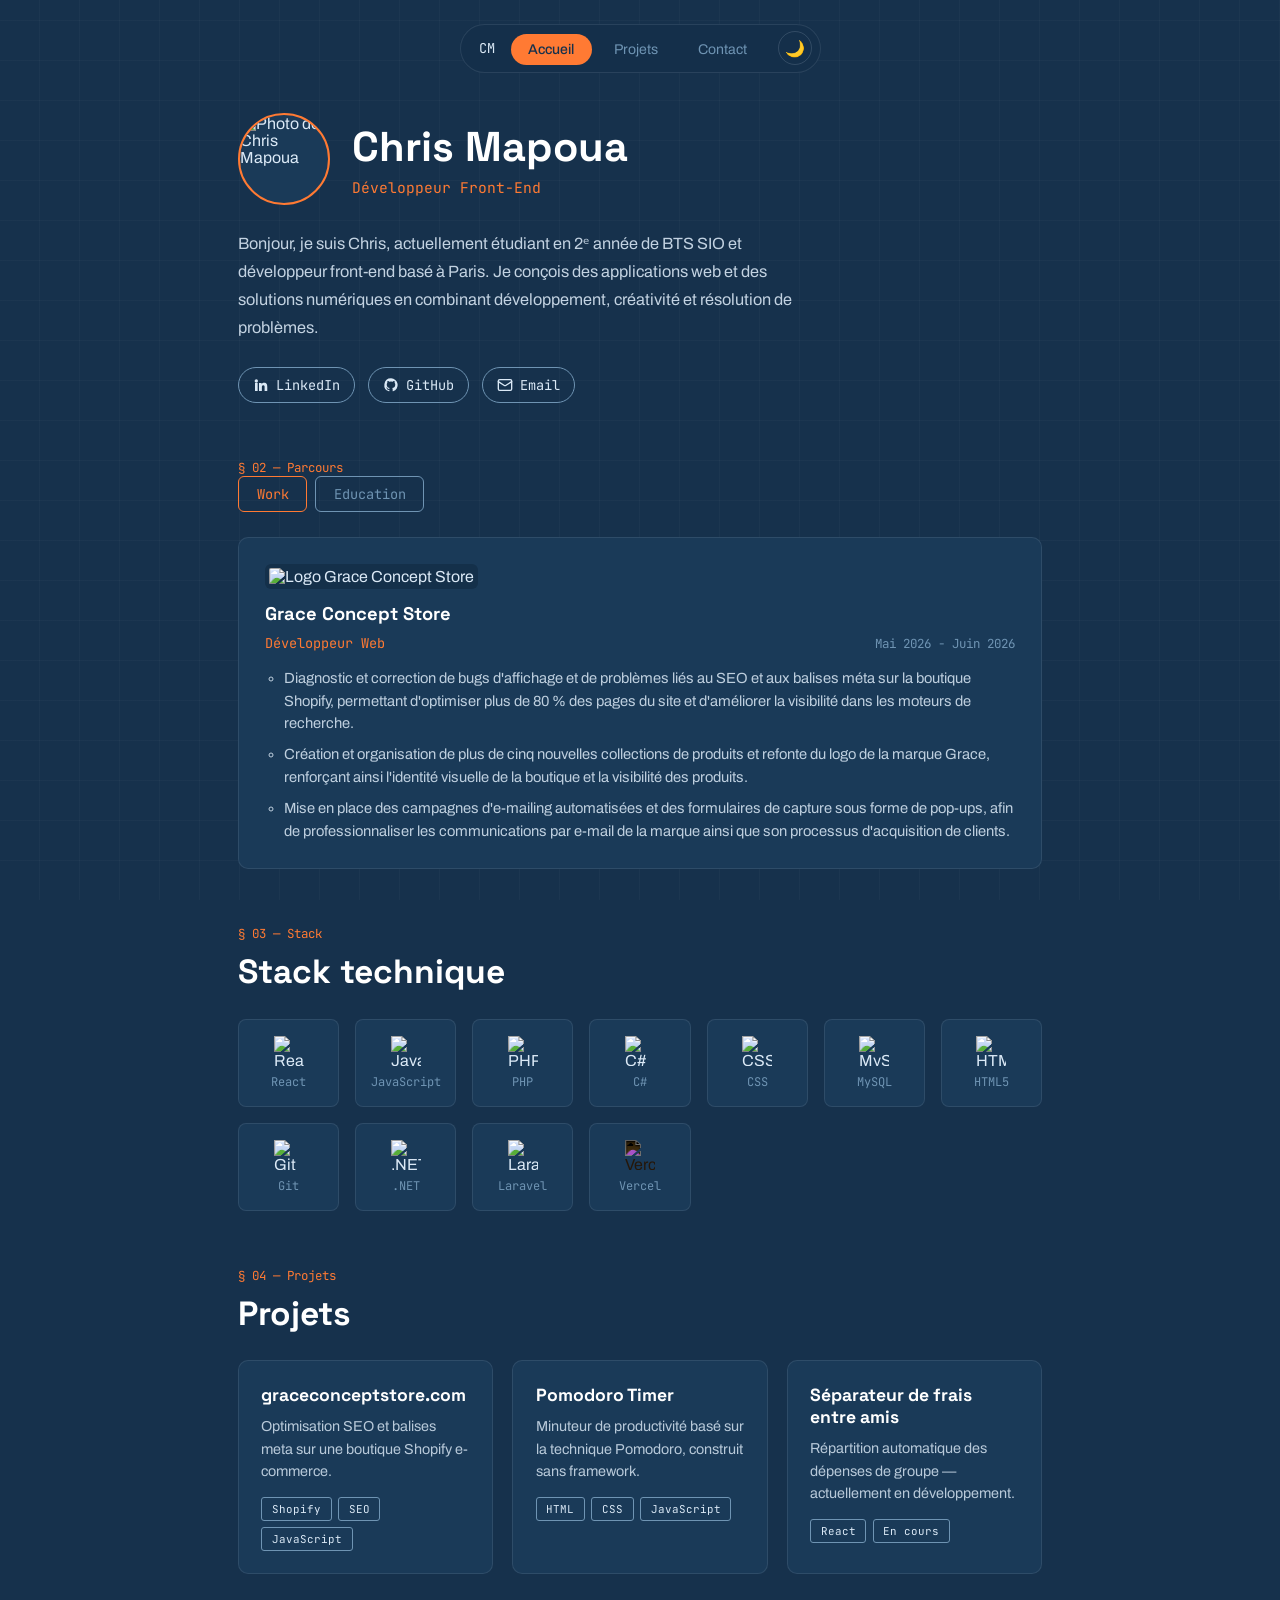
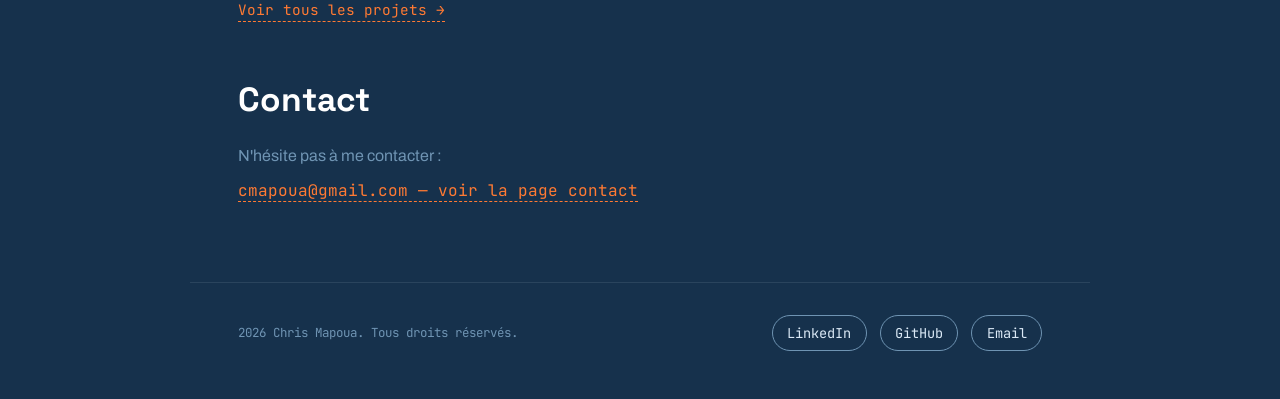
==== index.html @ b3194ba0 "pages web upload portfolio" ====
<!DOCTYPE html>
<html lang="fr">
<head>
  <meta charset="UTF-8">
  <meta name="viewport" content="width=device-width, initial-scale=1.0">
  <meta name="description" content="Portfolio de Chris Mapoua, développeur front-end">
  <title>Chris Mapoua — Développeur Front-End</title>
  <link rel="preconnect" href="https://fonts.googleapis.com">
  <link rel="preconnect" href="https://fonts.gstatic.com" crossorigin>
  <link href="https://fonts.googleapis.com/css2?family=Space+Grotesk:wght@400;500;700&family=Archivo:wght@400;500&family=JetBrains+Mono:wght@400;500&display=swap" rel="stylesheet">
  <link rel="stylesheet" href="style.css">
</head>

<body>

  <header>
    <nav aria-label="Navigation principale">
      <a href="index.html" class="logo">CM</a>
      <ul class="nav-links">
        <li><a href="index.html" class="active">Accueil</a></li>
        <li><a href="projects.html">Projets</a></li>
        <li><a href="contact.html">Contact</a></li>
      </ul>
      <button id="theme-toggle" aria-label="Changer le thème clair/sombre">🌙</button>
    </nav>
  </header>

  <main>
    <section id="home" class="hero">
      <div class="hero-identity">
        <img
          src="images/chris_photo.jpeg"
          alt="Photo de Chris Mapoua"
          class="hero-photo"
        >
        <div>
          <h1>Chris Mapoua</h1>
          <p class="role">Développeur Front-End</p>
        </div>
      </div>

      <p class="intro">
        Bonjour, je suis Chris, actuellement étudiant en 2ᵉ année de BTS SIO et développeur
        front-end basé à Paris. Je conçois des applications web et des solutions numériques
        en combinant développement, créativité et résolution de problèmes.
      </p>

      <ul class="socials">
        <li>
          <a href="https://linkedin.com/in/chris-mapoua" target="_blank" rel="noopener noreferrer">
            <svg viewBox="0 0 24 24" width="16" height="16" fill="currentColor" aria-hidden="true"><path d="M4.98 3.5a2.5 2.5 0 1 1 0 5 2.5 2.5 0 0 1 0-5ZM3 9h4v12H3zM9 9h3.8v1.7h.05c.53-1 1.83-2.05 3.77-2.05 4.03 0 4.78 2.65 4.78 6.1V21h-4v-5.7c0-1.36-.02-3.1-1.9-3.1-1.9 0-2.19 1.48-2.19 3v5.8H9z"/></svg>
            LinkedIn
          </a>
        </li>
        <li>
          <a href="https://github.com/Chrix162" target="_blank" rel="noopener noreferrer">
            <svg viewBox="0 0 24 24" width="16" height="16" fill="currentColor" aria-hidden="true"><path d="M12 2a10 10 0 0 0-3.16 19.49c.5.09.68-.22.68-.48v-1.7c-2.78.6-3.37-1.34-3.37-1.34-.46-1.16-1.11-1.47-1.11-1.47-.91-.62.07-.6.07-.6 1 .07 1.53 1.03 1.53 1.03.9 1.52 2.34 1.08 2.91.83.09-.65.35-1.08.63-1.33-2.22-.25-4.56-1.11-4.56-4.94 0-1.09.39-1.98 1.03-2.68-.1-.25-.45-1.27.1-2.65 0 0 .84-.27 2.75 1.02a9.6 9.6 0 0 1 5 0c1.91-1.3 2.75-1.02 2.75-1.02.55 1.38.2 2.4.1 2.65.64.7 1.03 1.59 1.03 2.68 0 3.84-2.34 4.68-4.57 4.93.36.31.68.92.68 1.85v2.74c0 .27.18.58.69.48A10 10 0 0 0 12 2Z"/></svg>
            GitHub
          </a>
        </li>
        <li>
          <a href="mailto:cmapoua@gmail.com">
            <svg xmlns="http://www.w3.org/2000/svg" width="16" height="16" viewBox="0 0 24 24" fill="none" stroke="currentColor" stroke-width="2" stroke-linecap="round" stroke-linejoin="round" aria-hidden="true"><path d="m22 7-8.991 5.727a2 2 0 0 1-2.009 0L2 7"/><rect x="2" y="4" width="20" height="16" rx="2"/></svg>
            Email
          </a>
        </li>
      </ul>
    </section>

    <!-- ===== Expérience / Formation ===== -->
    <span class="section-eyebrow">§ 02 — Parcours</span>
    <section id="experience" class="experience reveal">
      <div class="tabs" role="tablist" aria-label="Parcours">
        <button class="tab-btn active" data-tab="work" role="tab" aria-selected="true">Work</button>
        <button class="tab-btn" data-tab="education" role="tab" aria-selected="false">Education</button>
      </div>

      <div class="tab-content" id="work" role="tabpanel">
        <ul class="timeline">
          <li class="entry">
            <img class="entry-logo" src="images/logo_grace.png" alt="Logo Grace Concept Store">
            <h3>Grace Concept Store</h3>
            <div class="position">
              <div class="role-row">
                <span class="role">Développeur Web</span>
                <span class="dates">Mai 2026 - Juin 2026</span>
              </div>
              <ul>
                <li>Diagnostic et correction de bugs d'affichage et de problèmes liés au SEO et aux balises méta sur la boutique Shopify, permettant d'optimiser plus de 80 % des pages du site et d'améliorer la visibilité dans les moteurs de recherche.</li>
                <li>Création et organisation de plus de cinq nouvelles collections de produits et refonte du logo de la marque Grace, renforçant ainsi l'identité visuelle de la boutique et la visibilité des produits.</li>
                <li>Mise en place des campagnes d'e-mailing automatisées et des formulaires de capture sous forme de pop-ups, afin de professionnaliser les communications par e-mail de la marque ainsi que son processus d'acquisition de clients.</li>
              </ul>
            </div>
          </li>
        </ul>
      </div>

      <div class="tab-content hidden" id="education" role="tabpanel">
        <ul class="timeline">
          <li class="entry">
            <img class="entry-logo" src="images/lycee_logo.png" alt="Logo Lycée Jules Ferry">
            <h3>Lycée Jules Ferry</h3>
            <div class="position">
              <div class="role-row">
                <span class="role">BTS SIO — option SLAM</span>
                <span class="dates">2025 - 2027</span>
              </div>
              <ul>
                <li>Formation en 2 ans préparant aux métiers du développement d'applications et de la gestion des systèmes d'information : conception d'interfaces, bases de données, langages orientés objet et méthodes de développement.</li>
              </ul>
            </div>
          </li>
          <li class="entry">
            <h3>Baccalauréat STI2D</h3>
            <div class="position">
              <div class="role-row">
                <span class="role">Sciences et Technologies de l'Industrie et du Développement Durable</span>
                <span class="dates">Obtenu avec mention — 2025</span>
              </div>
              <ul>
                <li>Formation générale aux sciences de l'ingénieur, alliant technologie, innovation et développement durable — bases en algorithmique, systèmes numériques et conception de projets techniques.</li>
              </ul>
            </div>
          </li>
        </ul>
      </div>
    </section>

    <!-- ===== Skills ===== -->
    <span class="section-eyebrow">§ 03 — Stack</span>
    <section id="skills" class="skills reveal">
      <h2>Stack technique</h2>
      <ul class="skills-grid">
        <li><img class="skill-icon" src="https://cdn.jsdelivr.net/gh/devicons/devicon@latest/icons/react/react-original.svg" alt="React"><span>React</span></li>
        <li><img class="skill-icon" src="https://cdn.jsdelivr.net/gh/devicons/devicon@latest/icons/javascript/javascript-original.svg" alt="JavaScript"><span>JavaScript</span></li>
        <li><img class="skill-icon" src="https://cdn.jsdelivr.net/gh/devicons/devicon@latest/icons/php/php-original.svg" alt="PHP"><span>PHP</span></li>
        <li><img class="skill-icon" src="https://cdn.jsdelivr.net/gh/devicons/devicon@latest/icons/csharp/csharp-original.svg" alt="C#"><span>C#</span></li>
        <li><img class="skill-icon" src="https://cdn.jsdelivr.net/gh/devicons/devicon@latest/icons/css3/css3-original.svg" alt="CSS"><span>CSS</span></li>
        <li><img class="skill-icon" src="https://cdn.jsdelivr.net/gh/devicons/devicon@latest/icons/mysql/mysql-original.svg" alt="MySQL"><span>MySQL</span></li>
        <li><img class="skill-icon" src="https://cdn.jsdelivr.net/gh/devicons/devicon@latest/icons/html5/html5-original.svg" alt="HTML5"><span>HTML5</span></li>
        <li><img class="skill-icon" src="https://cdn.jsdelivr.net/gh/devicons/devicon@latest/icons/git/git-original.svg" alt="Git"><span>Git</span></li>
        <li><img class="skill-icon" src="https://cdn.jsdelivr.net/gh/devicons/devicon@latest/icons/dotnetcore/dotnetcore-original.svg" alt=".NET"><span>.NET</span></li>
        <li><img class="skill-icon" src="https://cdn.jsdelivr.net/gh/devicons/devicon@latest/icons/laravel/laravel-original.svg" alt="Laravel"><span>Laravel</span></li>
        <li><img class="skill-icon skill-icon--invert" src="https://cdn.jsdelivr.net/gh/devicons/devicon@latest/icons/vercel/vercel-original.svg" alt="Vercel"><span>Vercel</span></li>
      </ul>
    </section>

    <!-- ===== Projets épinglés ===== -->
    <span class="section-eyebrow">§ 04 — Projets</span>
    <section id="projects" class="pinned-projects reveal">
      <h2>Projets</h2>
      <div class="projects-grid">
        <article class="project-card">
          <h3><a href="projects.html#grace" class="card-link">graceconceptstore.com</a></h3>
          <p>Optimisation SEO et balises meta sur une boutique Shopify e-commerce.</p>
          <ul class="stack-badges">
            <li>Shopify</li><li>SEO</li><li>JavaScript</li>
          </ul>
        </article>

        <article class="project-card">
          <h3><a href="projects.html#pomodoro" class="card-link">Pomodoro Timer</a></h3>
          <p>Minuteur de productivité basé sur la technique Pomodoro, construit sans framework.</p>
          <ul class="stack-badges">
            <li>HTML</li><li>CSS</li><li>JavaScript</li>
          </ul>
        </article>

        <article class="project-card">
          <h3><a href="projects.html#split" class="card-link">Séparateur de frais entre amis</a></h3>
          <p>Répartition automatique des dépenses de groupe — actuellement en développement.</p>
          <ul class="stack-badges">
            <li>React</li><li>En cours</li>
          </ul>
        </article>
      </div>

      <a href="projects.html" class="see-more">Voir tous les projets →</a>
    </section>

    <!-- ===== Contact (aperçu) ===== -->
    <section id="contact" class="contact reveal">
      <h2>Contact</h2>
      <p>N'hésite pas à me contacter :</p>
      <a href="contact.html">cmapoua@gmail.com — voir la page contact</a>
    </section>
  </main>

  <footer>
    <small><span id="copyright-year">2026</span> Chris Mapoua. Tous droits réservés.</small>
    <ul class="socials">
      <li><a href="https://linkedin.com/in/chris-mapoua" target="_blank" rel="noopener noreferrer" aria-label="LinkedIn">LinkedIn</a></li>
      <li><a href="https://github.com/Chrix162" target="_blank" rel="noopener noreferrer" aria-label="GitHub">GitHub</a></li>
      <li><a href="mailto:cmapoua@gmail.com" aria-label="Email">Email</a></li>
    </ul>
  </footer>

  <script src="script.js"></script>
</body>
</html>
---- style.css ----
/* =========================================================
   Chris Mapoua — Portfolio — style.css
   Design system "Blueprint" partagé entre index.html,
   projects.html et contact.html.
========================================================= */

:root {
  --bg: #16314c;
  --bg-2: #1c3c5c;
  --panel: #1a3a58;
  --panel-2: #14304a;
  --line: #dbe9f6;
  --line-dim: #6f94b3;
  --orange: #ff7a33;
  --heading: #ffffff;
  --grid-line: rgba(219,233,246,0.06);
  --font-display: 'Space Grotesk', sans-serif;
  --font-body: 'Archivo', sans-serif;
  --font-mono: 'JetBrains Mono', monospace;
}

* { box-sizing: border-box; margin: 0; padding: 0; }
html { scroll-behavior: smooth; }
body {
  background: var(--bg);
  color: var(--line);
  font-family: var(--font-body);
  min-height: 100vh;
  position: relative;
}

/* Grille de fond façon papier calque, sur toutes les pages */
body::before {
  content: '';
  position: fixed;
  inset: 0;
  z-index: -1;
  background-image:
    repeating-linear-gradient(0deg, transparent, transparent 39px, var(--grid-line) 40px),
    repeating-linear-gradient(90deg, transparent, transparent 39px, var(--grid-line) 40px);
}

a { color: inherit; }

/* ---------- Navbar pilule flottante (identique sur les 3 pages) ---------- */
header { position: sticky; top: 1.5rem; z-index: 50; display: flex; justify-content: center; margin-bottom: 3rem; }
header nav {
  display: flex;
  align-items: center;
  gap: 0.4rem;
  background: rgba(20, 48, 74, 0.85);
  backdrop-filter: blur(10px);
  border: 1px solid rgba(219,233,246,0.1);
  border-radius: 999px;
  padding: 0.4rem 0.5rem 0.4rem 1.1rem;
}
header .logo {
  font-family: var(--font-mono);
  font-size: 0.85rem;
  color: var(--line);
  text-decoration: none;
  margin-right: 0.6rem;
}
.nav-links { display: flex; gap: 0.3rem; list-style: none; }
.nav-links a {
  font-family: var(--font-body);
  font-size: 0.88rem;
  color: var(--line-dim);
  text-decoration: none;
  padding: 0.5rem 1.1rem;
  border-radius: 999px;
  transition: background 0.2s ease, color 0.2s ease;
}
.nav-links a:hover { color: var(--line); }
.nav-links a.active { background: var(--orange); color: var(--bg); font-weight: 500; }

#theme-toggle {
  margin-left: 0.4rem;
  width: 34px; height: 34px;
  border-radius: 50%;
  border: 1px solid rgba(219,233,246,0.15);
  background: transparent;
  color: var(--line);
  font-size: 1rem;
  cursor: pointer;
}

main { max-width: 900px; margin: 0 auto; padding: 0 clamp(1.5rem, 6vw, 3rem) 5rem; }

/* ---------- Hero ---------- */
.hero { padding-top: 1rem; }
.hero-identity { display: flex; align-items: center; gap: 1.4rem; margin-bottom: 1.6rem; }
.hero-photo {
  width: 92px; height: 92px;
  border-radius: 50%;
  object-fit: cover;
  border: 2px solid var(--orange);
  background: var(--panel);
}
.hero h1 { font-family: var(--font-display); font-weight: 700; font-size: clamp(1.9rem, 5vw, 2.6rem); color: var(--heading); }
.hero .role { font-family: var(--font-mono); font-size: 0.92rem; color: var(--orange); margin-top: 0.3rem; }
.intro { max-width: 62ch; line-height: 1.7; color: var(--line); opacity: 0.88; font-size: 1.02rem; }

.socials { display: flex; gap: 0.8rem; list-style: none; margin-top: 1.6rem; flex-wrap: wrap; }
.socials a {
  display: inline-flex; align-items: center; gap: 0.4rem;
  font-family: var(--font-mono); font-size: 0.85rem;
  text-decoration: none;
  border: 1px solid var(--line-dim);
  padding: 0.5rem 0.9rem;
  border-radius: 999px;
  transition: border-color 0.2s ease, color 0.2s ease;
}
.socials a:hover { border-color: var(--orange); color: var(--orange); }
.socials svg { width: 16px; height: 16px; }

/* ---------- Section title pattern ---------- */
.section-eyebrow { font-family: var(--font-mono); font-size: 0.78rem; color: var(--orange); margin-top: 3.5rem; display: block; }
h2 { font-family: var(--font-display); font-weight: 700; font-size: clamp(1.6rem, 4vw, 2.1rem); color: var(--heading); margin-top: 0.5rem; margin-bottom: 1.6rem; }

/* ---------- Experience / education tabs ---------- */
.tabs { display: flex; gap: 0.5rem; margin-bottom: 1.6rem; }
.tab-btn {
  font-family: var(--font-mono);
  font-size: 0.85rem;
  color: var(--line-dim);
  background: transparent;
  border: 1px solid var(--line-dim);
  padding: 0.5rem 1.1rem;
  border-radius: 6px;
  cursor: pointer;
  transition: border-color 0.2s ease, color 0.2s ease;
}
.tab-btn.active, .tab-btn:hover { border-color: var(--orange); color: var(--orange); }
.tab-content.hidden { display: none; }

.timeline { list-style: none; display: flex; flex-direction: column; gap: 1.2rem; }
.entry {
  background: var(--panel);
  border: 1px solid rgba(219,233,246,0.1);
  border-radius: 10px;
  padding: 1.6rem;
  position: relative;
}
.entry-logo {
  width: 36px; height: 36px;
  border-radius: 6px;
  object-fit: contain;
  background: var(--panel-2);
  padding: 4px;
  margin-bottom: 0.8rem;
}
.entry h3 { font-family: var(--font-display); font-size: 1.15rem; color: var(--heading); }
.role-row { display: flex; flex-wrap: wrap; justify-content: space-between; align-items: baseline; gap: 0.5rem; margin-top: 0.6rem; }
.role-row .role { font-family: var(--font-mono); font-size: 0.85rem; color: var(--orange); }
.role-row .dates { font-family: var(--font-mono); font-size: 0.78rem; color: var(--line-dim); }
.entry ul { margin-top: 0.9rem; padding-left: 1.2rem; display: flex; flex-direction: column; gap: 0.5rem; }
.entry li { font-size: 0.92rem; line-height: 1.55; color: var(--line); opacity: 0.85; }

/* ---------- Skills grid ---------- */
.skills-grid {
  list-style: none;
  display: grid;
  grid-template-columns: repeat(auto-fill, minmax(90px, 1fr));
  gap: 1rem;
}
.skills-grid li {
  background: var(--panel);
  border: 1px solid rgba(219,233,246,0.1);
  border-radius: 8px;
  padding: 1rem 0.6rem;
  display: flex;
  flex-direction: column;
  align-items: center;
  gap: 0.5rem;
  transition: border-color 0.2s ease;
}
.skills-grid li:hover { border-color: var(--orange); }
.skill-icon { width: 30px; height: 30px; }
/* Le logo Vercel est un aplat noir : sur notre fond sombre il faut
   l'inverser en blanc pour qu'il reste visible. */
.skill-icon--invert { filter: invert(1); }
.skills-grid span { font-family: var(--font-mono); font-size: 0.75rem; color: var(--line-dim); }

/* ---------- Projects (aperçu sur index + grille complète sur projects.html) ---------- */
.projects-grid {
  display: grid;
  grid-template-columns: repeat(auto-fit, minmax(240px, 1fr));
  gap: 1.2rem;
}
.project-card {
  background: var(--panel);
  border: 1px solid rgba(219,233,246,0.1);
  border-radius: 10px;
  padding: 1.4rem;
}
.project-card h3 { font-family: var(--font-display); font-size: 1.1rem; }
.card-link { text-decoration: none; color: var(--heading); }
.card-link:hover { color: var(--orange); }
.project-card p { margin-top: 0.6rem; font-size: 0.9rem; line-height: 1.55; color: var(--line); opacity: 0.82; }
.stack-badges { list-style: none; display: flex; flex-wrap: wrap; gap: 0.4rem; margin-top: 0.9rem; }
.stack-badges li {
  font-family: var(--font-mono); font-size: 0.68rem;
  border: 1px solid var(--line-dim);
  padding: 0.25rem 0.6rem;
  border-radius: 3px;
}
.see-more {
  display: inline-block;
  margin-top: 1.6rem;
  font-family: var(--font-mono);
  font-size: 0.9rem;
  color: var(--orange);
  text-decoration: none;
  border-bottom: 1px dashed var(--orange);
  padding-bottom: 2px;
}

/* ---------- Projets — page complète (style Tim Gatzke) ---------- */
.project-full {
  display: grid;
  grid-template-columns: 1fr 1fr;
  gap: 1.4rem;
  margin-bottom: 3rem;
}
.project-full .shot {
  border: 1.5px dashed var(--line-dim);
  border-radius: 8px;
  background: repeating-linear-gradient(45deg, transparent, transparent 9px, rgba(219,233,246,0.05) 9px, rgba(219,233,246,0.05) 10px);
  display: flex; align-items: center; justify-content: center;
  min-height: 280px;
  position: relative;
  overflow: hidden;
}
/* L'image de capture d'écran remplit tout le cadre .shot, sans le déformer.
   object-fit: cover recadre l'excédent au lieu d'étirer l'image. */
.shot img {
  display: block;
  width: 100%;
  height: 100%;
  object-fit: cover;
}
.shot-label {
  display: flex; flex-direction: column; align-items: center; gap: 0.5rem;
  color: var(--line-dim); font-family: var(--font-mono); font-size: 0.75rem; text-align: center;
}
.shot-label svg { width: 28px; height: 28px; opacity: 0.7; }
.project-full .side { display: flex; flex-direction: column; gap: 1.2rem; }
.info-panel {
  background: var(--panel);
  border: 1px solid rgba(219,233,246,0.1);
  border-radius: 8px;
  padding: 1.6rem;
  flex-grow: 1;
}
.info-panel h3 { font-family: var(--font-display); font-size: 1.4rem; color: var(--heading); }
.info-panel p { margin-top: 0.7rem; line-height: 1.6; color: var(--line); opacity: 0.85; font-size: 0.92rem; }
.link-panel {
  background: var(--panel-2);
  border: 1px solid rgba(219,233,246,0.1);
  border-radius: 8px;
  display: flex; align-items: center; justify-content: center;
  padding: 1.4rem;
}
.link-panel a { color: var(--orange); display: flex; }
.link-panel a:hover { color: var(--heading); }
.link-panel svg { width: 30px; height: 30px; }
.coming-soon-link { text-align: center; padding: 2rem 0; font-family: var(--font-mono); }
.coming-soon-link a {
  color: var(--line-dim); text-decoration: none; font-size: 1rem;
  border-bottom: 1px dashed var(--line-dim); padding-bottom: 3px;
}
.coming-soon-link a:hover { color: var(--orange); border-color: var(--orange); }

/* ---------- Contact (aperçu + page complète) ---------- */
.contact { margin-top: 3.5rem; }
.contact p { color: var(--line-dim); margin-bottom: 1rem; }
.contact > a {
  display: inline-block;
  font-family: var(--font-mono);
  color: var(--orange);
  text-decoration: none;
  border-bottom: 1px dashed var(--orange);
}

.contact-grid {
  display: grid;
  grid-template-columns: 1fr 1fr;
  grid-template-rows: auto auto;
  gap: 1.2rem;
  margin-bottom: 3.5rem;
}
.contact-card {
  background: var(--panel);
  border: 1px solid rgba(219,233,246,0.1);
  border-radius: 12px;
  display: flex; align-items: center; justify-content: center;
  text-align: center;
  padding: 2rem;
  transition: border-color 0.2s ease;
}
.contact-card:hover { border-color: var(--orange); }
.contact-card--email { grid-column: 1; grid-row: 1; }
.contact-card--github { grid-column: 1; grid-row: 2; flex-direction: column; gap: 0.6rem; }
.contact-card--linkedin { grid-column: 2; grid-row: 1 / 3; }

.email-pill {
  display: inline-flex; align-items: center; gap: 0.6rem;
  background: var(--panel-2);
  border-radius: 999px;
  padding: 0.6rem 1.2rem;
  color: var(--line);
  text-decoration: none;
  font-family: var(--font-mono);
  font-size: 0.85rem;
  transition: background 0.2s ease;
}
.email-pill:hover { background: var(--orange); color: var(--bg); }
.email-pill svg { width: 18px; height: 18px; }

.contact-card--github a { text-decoration: none; color: inherit; display: flex; flex-direction: column; align-items: center; gap: 0.6rem; }
.contact-card--github svg { width: 38px; height: 38px; color: var(--line); }
.contact-card--github h3 { font-family: var(--font-display); font-size: 1.15rem; color: var(--heading); }
.contact-card--github p { font-size: 0.88rem; color: var(--line-dim); }

.contact-card--linkedin a { color: var(--line); display: flex; align-items: center; justify-content: center; }
.contact-card--linkedin svg { width: 42px; height: 42px; }
.contact-card--linkedin a:hover svg { color: var(--orange); }

form { margin-top: 2rem; display: flex; flex-direction: column; gap: 1rem; }
.field {
  background: var(--panel);
  border: 1px solid rgba(219,233,246,0.12);
  border-radius: 8px;
  padding: 0.9rem 1.1rem;
  transition: border-color 0.2s ease;
}
.field:focus-within { border-color: var(--orange); }
.field label { display: block; font-family: var(--font-mono); font-size: 0.72rem; color: var(--line-dim); margin-bottom: 0.3rem; }
.field input, .field textarea {
  width: 100%; background: transparent; border: none; outline: none;
  color: var(--line); font-family: var(--font-body); font-size: 0.95rem;
}
.field textarea { resize: vertical; min-height: 110px; }
.field input::placeholder, .field textarea::placeholder { color: var(--line-dim); opacity: 0.6; }
.submit {
  margin-top: 0.4rem;
  background: var(--orange);
  color: var(--bg);
  border: none;
  border-radius: 8px;
  padding: 0.95rem;
  font-family: var(--font-body);
  font-weight: 500;
  font-size: 0.95rem;
  cursor: pointer;
  transition: background 0.2s ease;
}
.submit:hover { background: #ff8f52; }

/* ---------- Animation d'apparition au scroll ---------- */
/* État de départ : invisible et légèrement décalé vers le bas */
.reveal {
  opacity: 0;
  transform: translateY(24px);
  transition: opacity 0.6s ease, transform 0.6s ease;
}
/* Cette classe est ajoutée par le JS quand l'élément entre dans l'écran */
.reveal.is-visible {
  opacity: 1;
  transform: translateY(0);
}

/* ---------- Thème clair (activé par le bouton 🌙/☀️) ---------- */
body[data-theme="light"] {
  --bg: #f4f7fa;
  --panel: #ffffff;
  --panel-2: #eef2f6;
  --line: #16314c;
  --line-dim: #5b7a95;
  /* Titres en noir gras, bien visibles sur fond clair */
  --heading: #10151b;
  /* Carreaux de la grille de fond : noir/gris foncé au lieu du bleu clair */
  --grid-line: rgba(16,21,27,0.08);
}

/* ---------- Footer ---------- */
footer {
  max-width: 900px;
  margin: 0 auto;
  padding: 2rem clamp(1.5rem, 6vw, 3rem) 3rem;
  display: flex;
  justify-content: space-between;
  align-items: center;
  flex-wrap: wrap;
  gap: 1rem;
  border-top: 1px solid rgba(219,233,246,0.1);
}
footer small { font-family: var(--font-mono); font-size: 0.78rem; color: var(--line-dim); }
footer .socials { margin-top: 0; }

/* ---------- Responsive ---------- */
@media (max-width: 700px) {
  .project-full { grid-template-columns: 1fr; }
  .project-full .shot { min-height: 200px; }
}
@media (max-width: 640px) {
  .contact-grid { grid-template-columns: 1fr; grid-template-rows: auto; }
  .contact-card--email, .contact-card--github, .contact-card--linkedin { grid-column: 1; grid-row: auto; }
  .contact-card--linkedin { min-height: 150px; }
  .hero-identity { flex-direction: column; text-align: center; }
  .role-row { flex-direction: column; align-items: flex-start; }
  footer { flex-direction: column; text-align: center; }
}
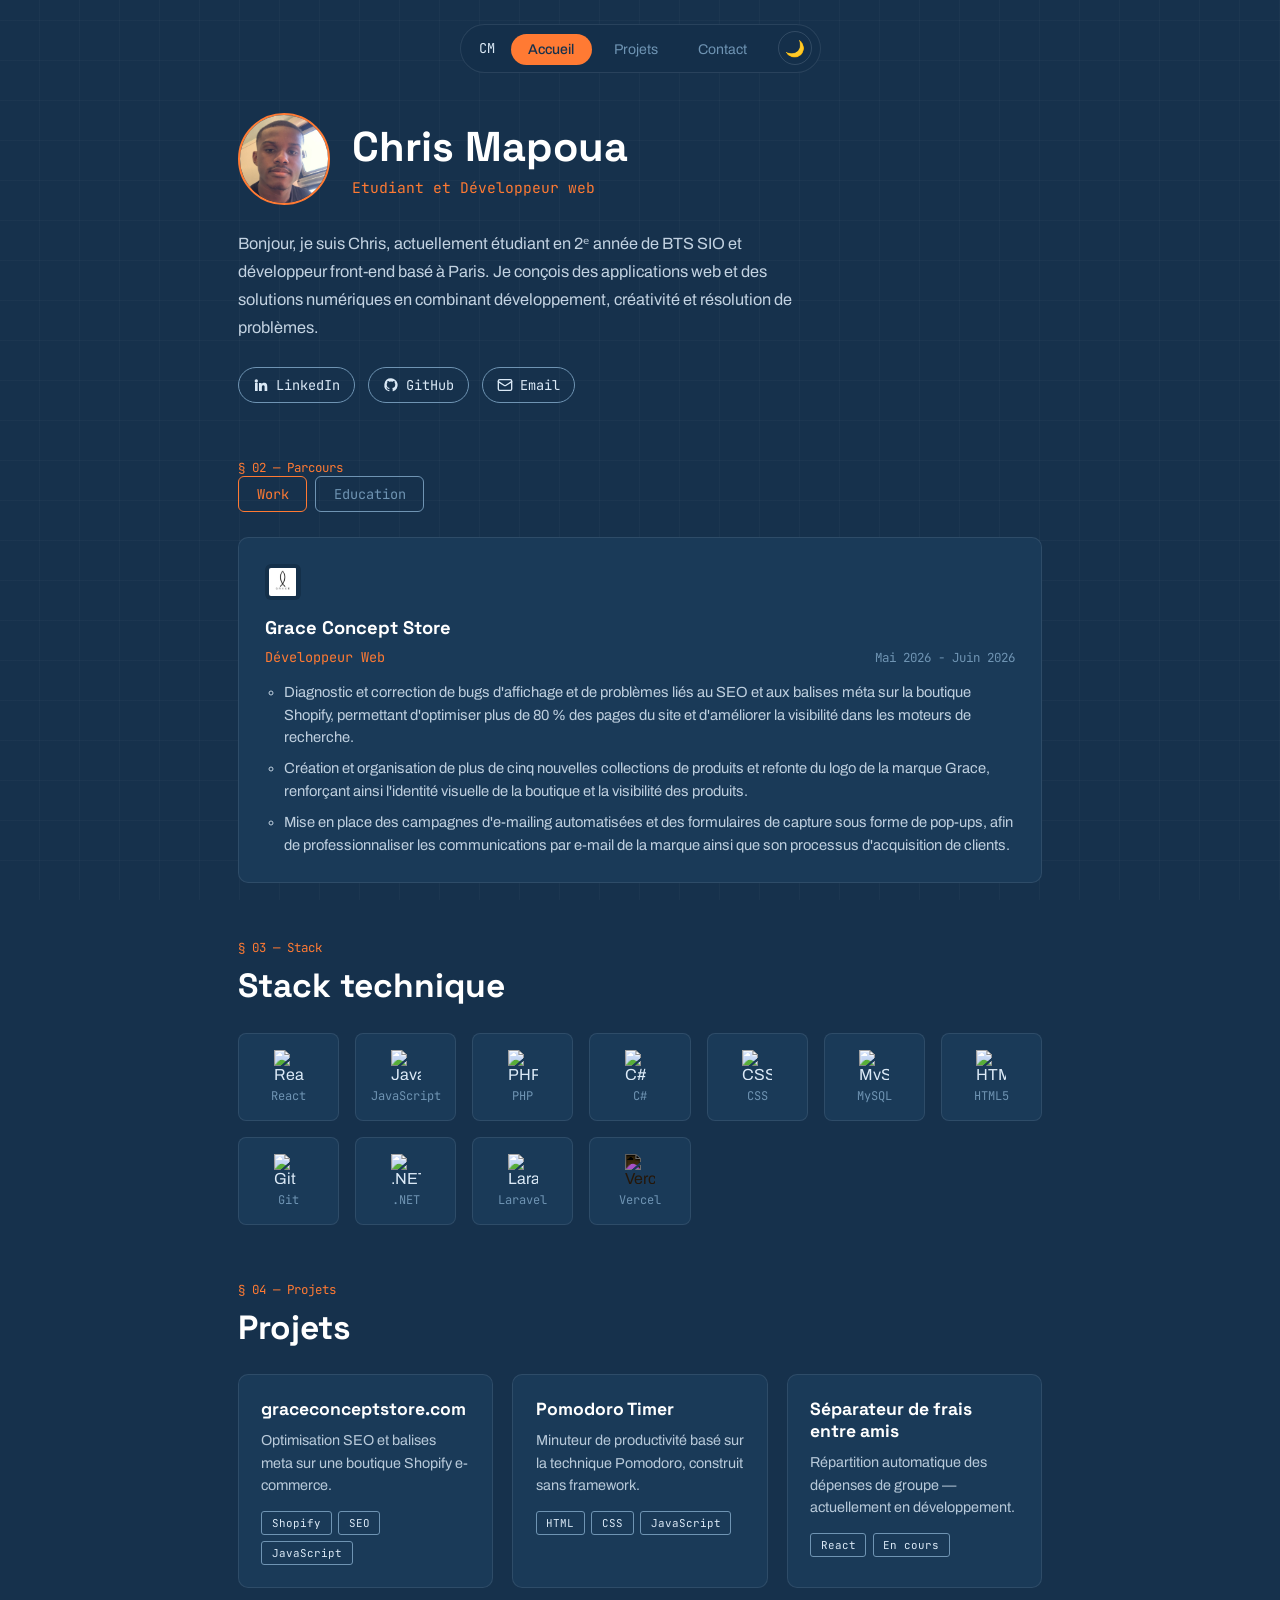
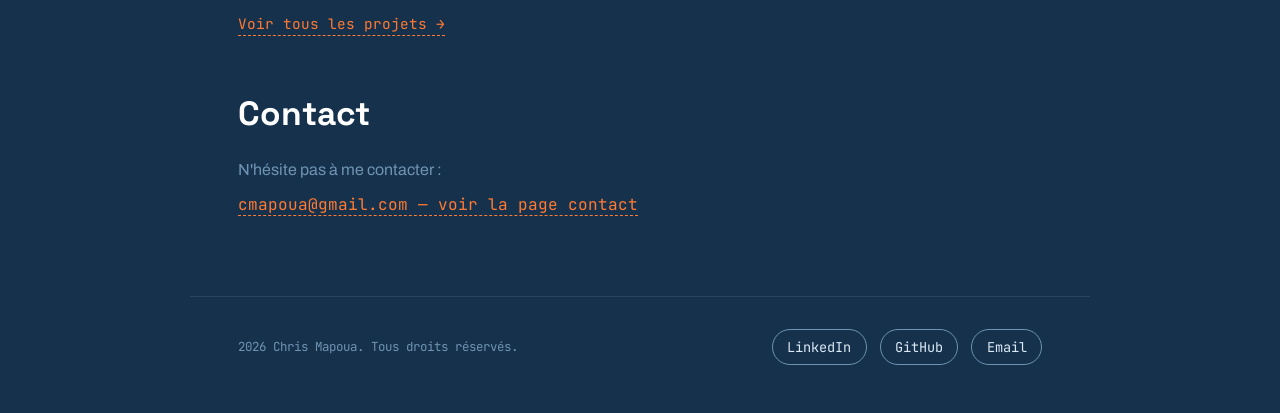
==== commit 977e172d: "Update title and role description in index.html dev web" ====
--- a/index.html
+++ b/index.html
@@ -4,7 +4,7 @@
   <meta charset="UTF-8">
   <meta name="viewport" content="width=device-width, initial-scale=1.0">
   <meta name="description" content="Portfolio de Chris Mapoua, développeur front-end">
-  <title>Chris Mapoua — Développeur Front-End</title>
+  <title>Chris Mapoua — Développeur web </title>
   <link rel="preconnect" href="https://fonts.googleapis.com">
   <link rel="preconnect" href="https://fonts.gstatic.com" crossorigin>
   <link href="https://fonts.googleapis.com/css2?family=Space+Grotesk:wght@400;500;700&family=Archivo:wght@400;500&family=JetBrains+Mono:wght@400;500&display=swap" rel="stylesheet">
@@ -35,7 +35,7 @@
         >
         <div>
           <h1>Chris Mapoua</h1>
-          <p class="role">Développeur Front-End</p>
+          <p class="role">Etudiant et Développeur web </p>
         </div>
       </div>
 
@@ -197,4 +197,4 @@
 
   <script src="script.js"></script>
 </body>
-</html>+</html>
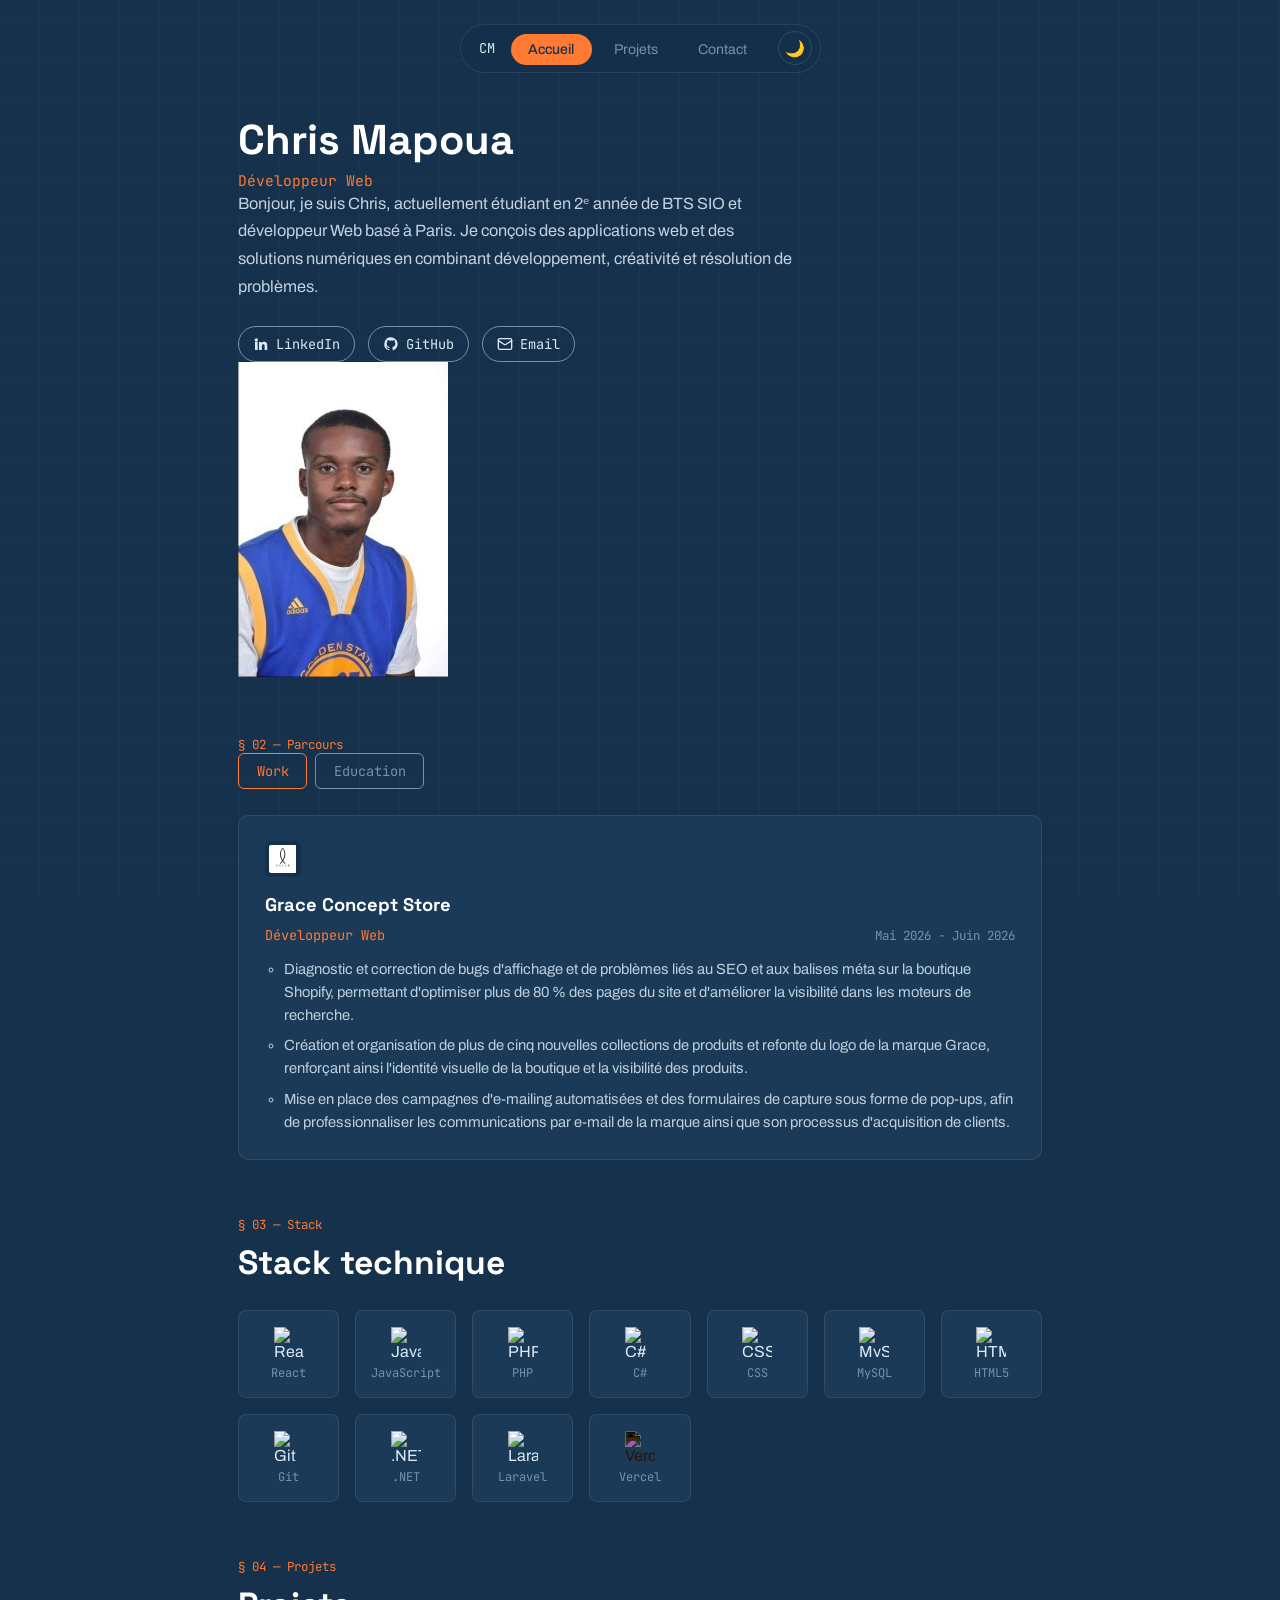
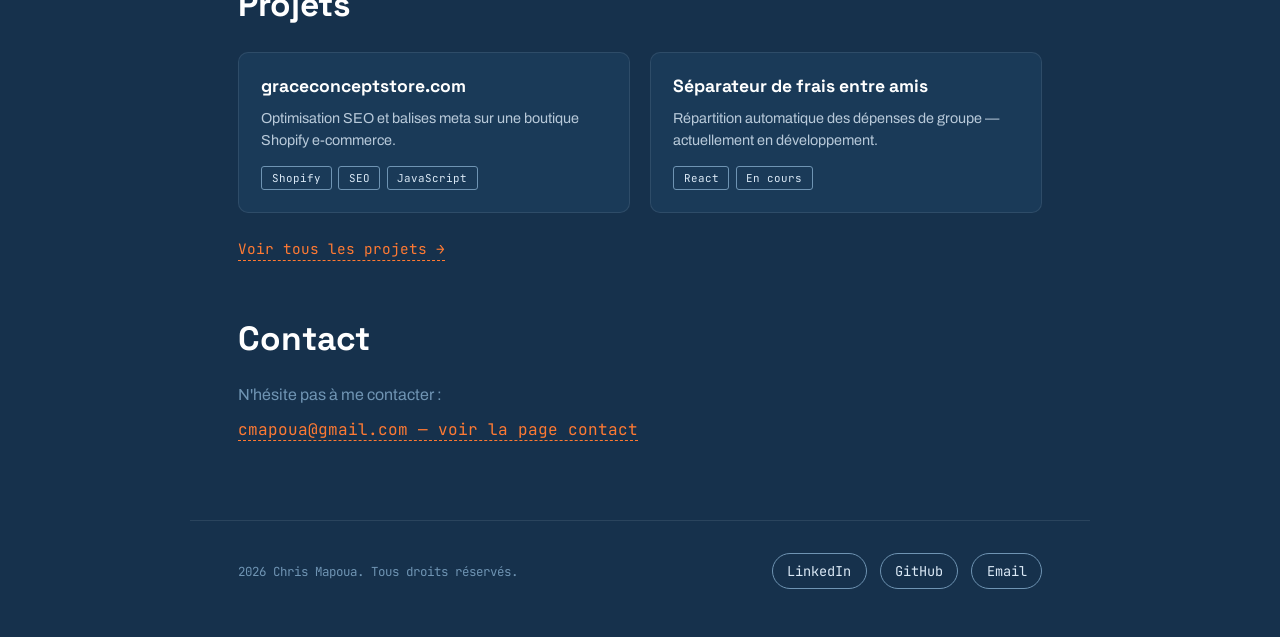
==== commit 6a90bd40: "Revise hero section and update social links Updated hero section with new text and social links." ====
--- a/index.html
+++ b/index.html
@@ -26,45 +26,56 @@
   </header>
 
   <main>
+
     <section id="home" class="hero">
-      <div class="hero-identity">
-        <img
-          src="images/chris_photo.jpeg"
-          alt="Photo de Chris Mapoua"
-          class="hero-photo"
-        >
-        <div>
+      
+      <!-- ==========================================
+           COLONNE GAUCHE : Textes et Liens 
+      =========================================== -->
+      <div class="hero-text">
+        <div class="hero-titles">
           <h1>Chris Mapoua</h1>
-          <p class="role">Etudiant et Développeur web </p>
+          <p class="role">Développeur Web</p>
         </div>
-      </div>
-
-      <p class="intro">
-        Bonjour, je suis Chris, actuellement étudiant en 2ᵉ année de BTS SIO et développeur
-        front-end basé à Paris. Je conçois des applications web et des solutions numériques
-        en combinant développement, créativité et résolution de problèmes.
-      </p>
-
-      <ul class="socials">
-        <li>
-          <a href="https://linkedin.com/in/chris-mapoua" target="_blank" rel="noopener noreferrer">
-            <svg viewBox="0 0 24 24" width="16" height="16" fill="currentColor" aria-hidden="true"><path d="M4.98 3.5a2.5 2.5 0 1 1 0 5 2.5 2.5 0 0 1 0-5ZM3 9h4v12H3zM9 9h3.8v1.7h.05c.53-1 1.83-2.05 3.77-2.05 4.03 0 4.78 2.65 4.78 6.1V21h-4v-5.7c0-1.36-.02-3.1-1.9-3.1-1.9 0-2.19 1.48-2.19 3v5.8H9z"/></svg>
-            LinkedIn
-          </a>
-        </li>
-        <li>
-          <a href="https://github.com/Chrix162" target="_blank" rel="noopener noreferrer">
-            <svg viewBox="0 0 24 24" width="16" height="16" fill="currentColor" aria-hidden="true"><path d="M12 2a10 10 0 0 0-3.16 19.49c.5.09.68-.22.68-.48v-1.7c-2.78.6-3.37-1.34-3.37-1.34-.46-1.16-1.11-1.47-1.11-1.47-.91-.62.07-.6.07-.6 1 .07 1.53 1.03 1.53 1.03.9 1.52 2.34 1.08 2.91.83.09-.65.35-1.08.63-1.33-2.22-.25-4.56-1.11-4.56-4.94 0-1.09.39-1.98 1.03-2.68-.1-.25-.45-1.27.1-2.65 0 0 .84-.27 2.75 1.02a9.6 9.6 0 0 1 5 0c1.91-1.3 2.75-1.02 2.75-1.02.55 1.38.2 2.4.1 2.65.64.7 1.03 1.59 1.03 2.68 0 3.84-2.34 4.68-4.57 4.93.36.31.68.92.68 1.85v2.74c0 .27.18.58.69.48A10 10 0 0 0 12 2Z"/></svg>
-            GitHub
-          </a>
-        </li>
-        <li>
-          <a href="mailto:cmapoua@gmail.com">
-            <svg xmlns="http://www.w3.org/2000/svg" width="16" height="16" viewBox="0 0 24 24" fill="none" stroke="currentColor" stroke-width="2" stroke-linecap="round" stroke-linejoin="round" aria-hidden="true"><path d="m22 7-8.991 5.727a2 2 0 0 1-2.009 0L2 7"/><rect x="2" y="4" width="20" height="16" rx="2"/></svg>
-            Email
-          </a>
-        </li>
-      </ul>
+
+        <p class="intro">
+          Bonjour, je suis Chris, actuellement étudiant en 2ᵉ année de BTS SIO et développeur
+          Web basé à Paris. Je conçois des applications web et des solutions numériques
+          en combinant développement, créativité et résolution de problèmes.
+        </p>
+
+        <!-- Liste des réseaux sociaux -->
+        <ul class="socials">
+          <li>
+            <a href="https://linkedin.com/in/chris-mapoua" target="_blank" rel="noopener noreferrer">
+              <svg viewBox="0 0 24 24" width="16" height="16" fill="currentColor" aria-hidden="true"><path d="M4.98 3.5a2.5 2.5 0 1 1 0 5 2.5 2.5 0 0 1 0-5ZM3 9h4v12H3zM9 9h3.8v1.7h.05c.53-1 1.83-2.05 3.77-2.05 4.03 0 4.78 2.65 4.78 6.1V21h-4v-5.7c0-1.36-.02-3.1-1.9-3.1-1.9 0-2.19 1.48-2.19 3v5.8H9z"/></svg>
+              LinkedIn
+            </a>
+          </li>
+          <li>
+            <a href="https://github.com/Chrix162" target="_blank" rel="noopener noreferrer">
+              <svg viewBox="0 0 24 24" width="16" height="16" fill="currentColor" aria-hidden="true"><path d="M12 2a10 10 0 0 0-3.16 19.49c.5.09.68-.22.68-.48v-1.7c-2.78.6-3.37-1.34-3.37-1.34-.46-1.16-1.11-1.47-1.11-1.47-.91-.62.07-.6.07-.6 1 .07 1.53 1.03 1.53 1.03.9 1.52 2.34 1.08 2.91.83.09-.65.35-1.08.63-1.33-2.22-.25-4.56-1.11-4.56-4.94 0-1.09.39-1.98 1.03-2.68-.1-.25-.45-1.27.1-2.65 0 0 .84-.27 2.75 1.02a9.6 9.6 0 0 1 5 0c1.91-1.3 2.75-1.02 2.75-1.02.55 1.38.2 2.4.1 2.65.64.7 1.03 1.59 1.03 2.68 0 3.84-2.34 4.68-4.57 4.93.36.31.68.92.68 1.85v2.74c0 .27.18.58.69.48A10 10 0 0 0 12 2Z"/></svg>
+              GitHub
+            </a>
+          </li>
+          <li>
+            <a href="mailto:cmapoua@gmail.com">
+              <svg xmlns="http://www.w3.org/2000/svg" width="16" height="16" viewBox="0 0 24 24" fill="none" stroke="currentColor" stroke-width="2" stroke-linecap="round" stroke-linejoin="round" aria-hidden="true"><path d="m22 7-8.991 5.727a2 2 0 0 1-2.009 0L2 7"/><rect x="2" y="4" width="20" height="16" rx="2"/></svg>
+              Email
+            </a>
+          </li>
+        </ul>
+      </div> <!-- FIN DE LA COLONNE GAUCHE (C'est ce /div qui manquait !) -->
+
+      <!-- ==========================================
+           COLONNE DROITE : La photo Polaroid
+      =========================================== -->
+      <div class="hero-photo-wrapper">
+        <div class="polaroid-photo-container">
+          <img src="images/photo de classe chris.png" alt="Photo de Chris Mapoua" class="polaroid-img">
+        </div>
+      </div>
+
     </section>
 
     <!-- ===== Expérience / Formation ===== -->
@@ -145,6 +156,7 @@
       </ul>
     </section>
 
+
     <!-- ===== Projets épinglés ===== -->
     <span class="section-eyebrow">§ 04 — Projets</span>
     <section id="projects" class="pinned-projects reveal">
@@ -158,13 +170,6 @@
           </ul>
         </article>
 
-        <article class="project-card">
-          <h3><a href="projects.html#pomodoro" class="card-link">Pomodoro Timer</a></h3>
-          <p>Minuteur de productivité basé sur la technique Pomodoro, construit sans framework.</p>
-          <ul class="stack-badges">
-            <li>HTML</li><li>CSS</li><li>JavaScript</li>
-          </ul>
-        </article>
 
         <article class="project-card">
           <h3><a href="projects.html#split" class="card-link">Séparateur de frais entre amis</a></h3>
--- a/style.css
+++ b/style.css
@@ -18,6 +18,19 @@
   --font-body: 'Archivo', sans-serif;
   --font-mono: 'JetBrains Mono', monospace;
 }
+/* charhement fluide des éléments */
+.reveal {
+  opacity: 0;
+  transform: translateY(28px) scale(0.98);
+  transition: opacity 0.7s cubic-bezier(0.16, 1, 0.3, 1), 
+              transform 0.7s cubic-bezier(0.16, 1, 0.3, 1);
+  will-change: opacity, transform;
+}
+
+.reveal.is-visible {
+  opacity: 1;
+  transform: translateY(0) scale(1);
+}
 
 * { box-sizing: border-box; margin: 0; padding: 0; }
 html { scroll-behavior: smooth; }
@@ -411,4 +424,4 @@
   .hero-identity { flex-direction: column; text-align: center; }
   .role-row { flex-direction: column; align-items: flex-start; }
   footer { flex-direction: column; text-align: center; }
-}+}
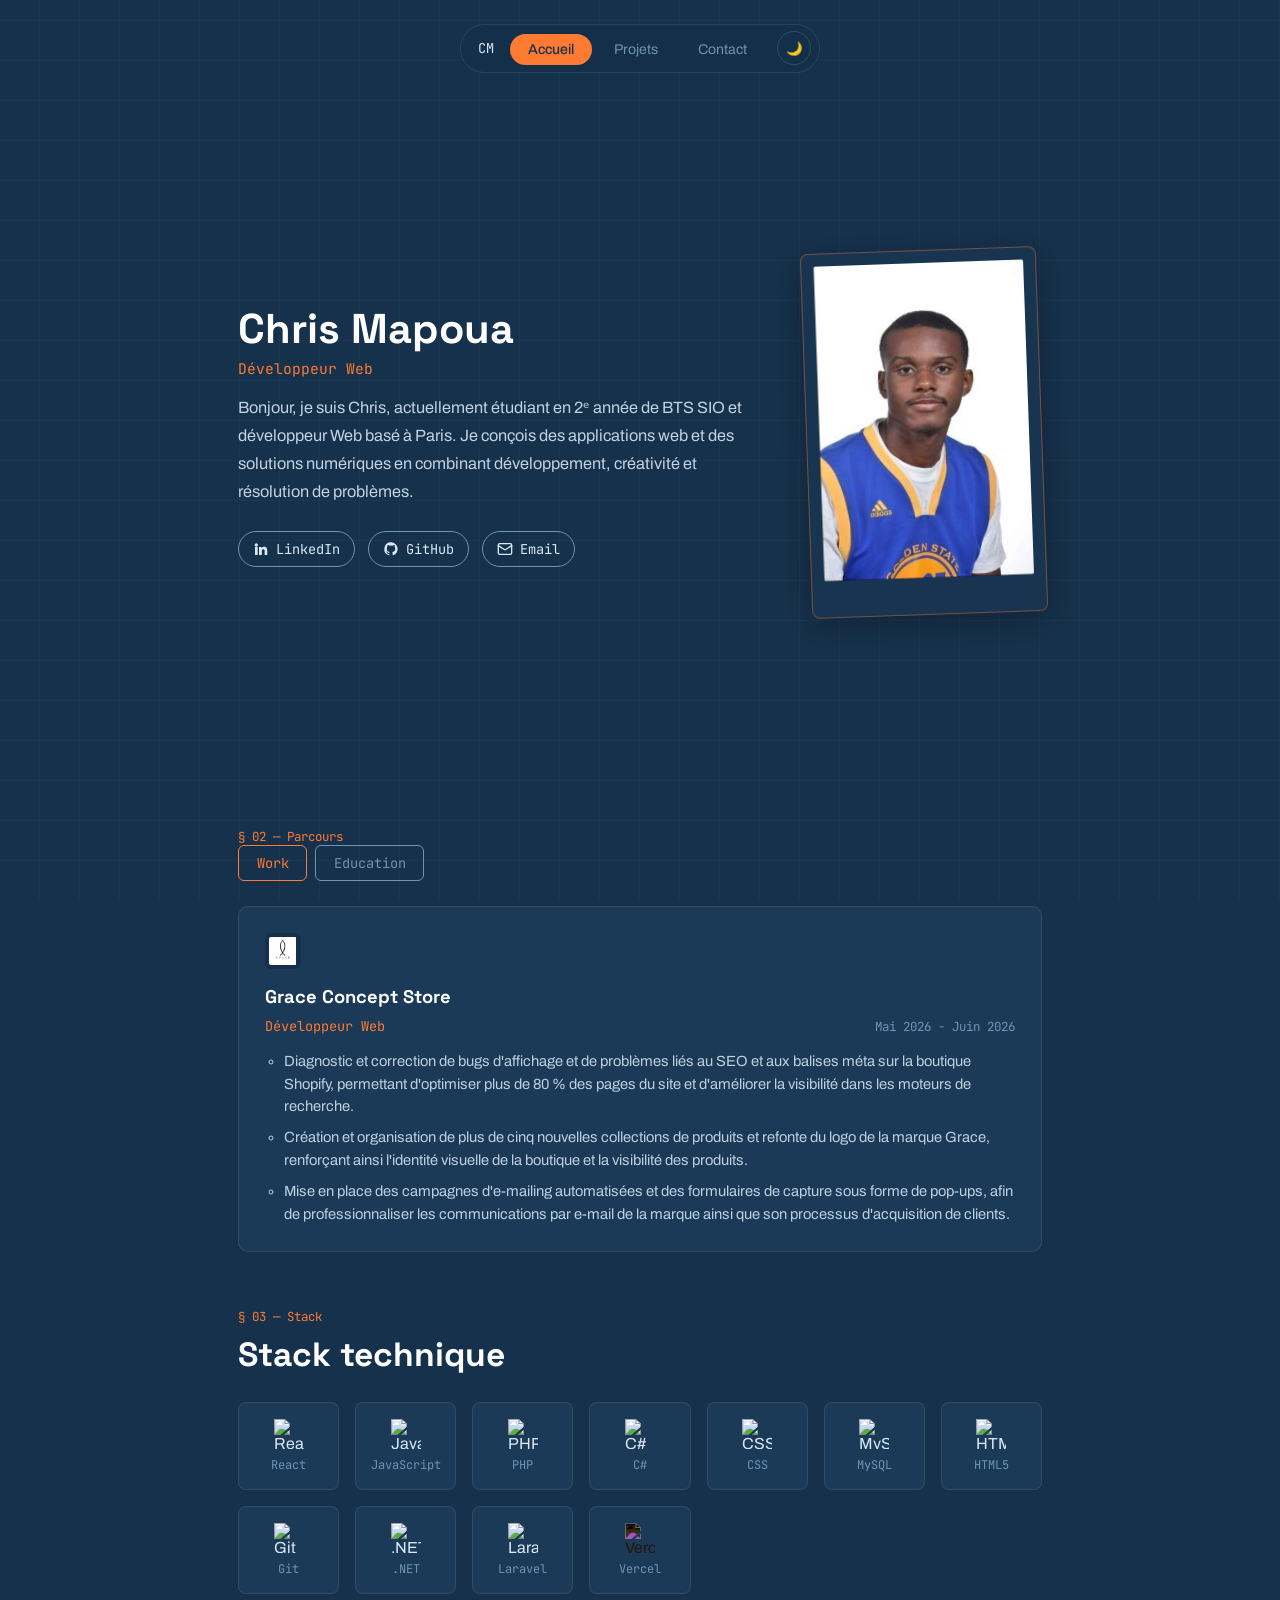
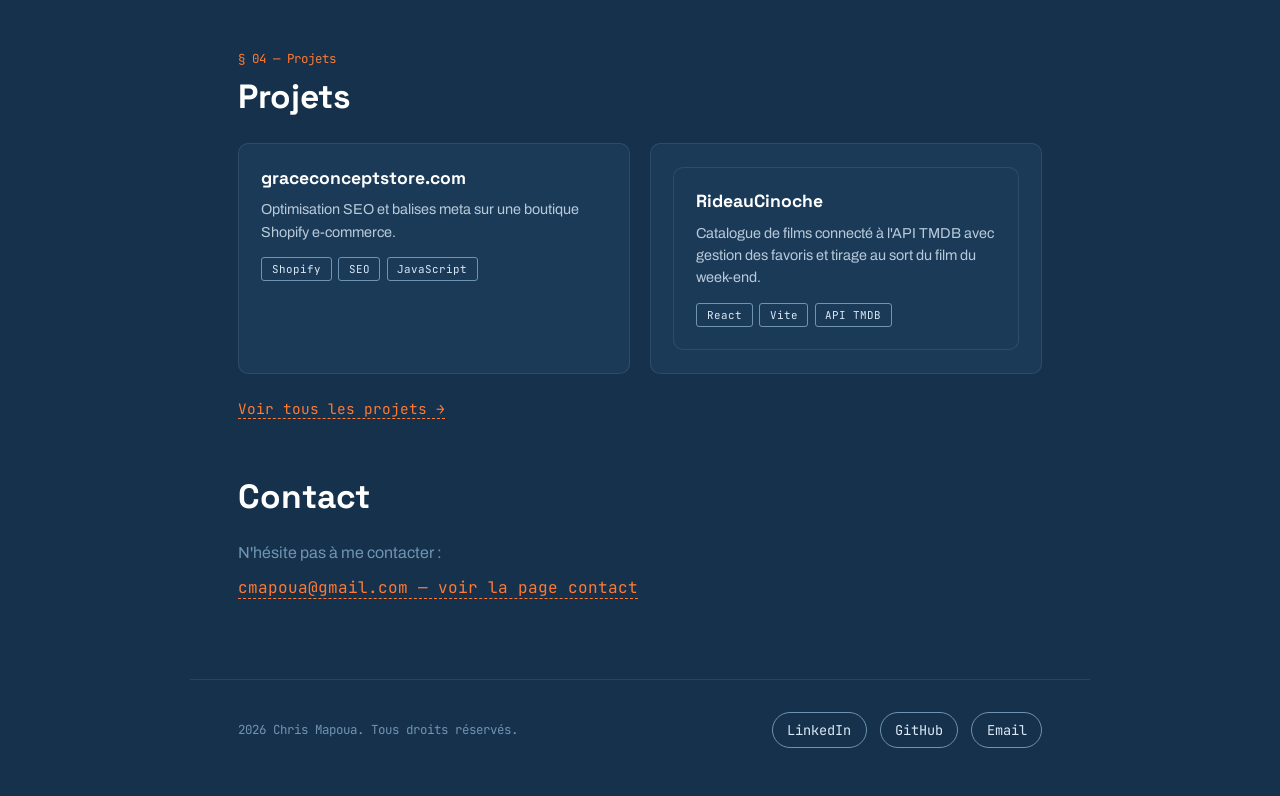
==== commit 21ff4660: "Add new project 'RideauCinoche' to index.html" ====
--- a/index.html
+++ b/index.html
@@ -172,10 +172,12 @@
 
 
         <article class="project-card">
-          <h3><a href="projects.html#split" class="card-link">Séparateur de frais entre amis</a></h3>
-          <p>Répartition automatique des dépenses de groupe — actuellement en développement.</p>
+          <!-- Projet 3 : RideauCinoche -->
+        <article class="project-card">
+          <h3><a href="projects.html#rideaucinoche" class="card-link">RideauCinoche</a></h3>
+          <p>Catalogue de films connecté à l'API TMDB avec gestion des favoris et tirage au sort du film du week-end.</p>
           <ul class="stack-badges">
-            <li>React</li><li>En cours</li>
+            <li>React</li><li>Vite</li><li>API TMDB</li>
           </ul>
         </article>
       </div>
--- a/style.css
+++ b/style.css
@@ -1,10 +1,13 @@
 /* =========================================================
    Chris Mapoua — Portfolio — style.css
-   Design system "Blueprint" partagé entre index.html,
-   projects.html et contact.html.
+   Design system "Blueprint" (Accueil, Projets, Contact)
 ========================================================= */
 
+/* ---------------------------------------------------------
+   1. VARIABLES ET THÈMES
+--------------------------------------------------------- */
 :root {
+  /* Couleurs Mode Sombre (Défaut) */
   --bg: #16314c;
   --bg-2: #1c3c5c;
   --panel: #1a3a58;
@@ -14,26 +17,37 @@
   --orange: #ff7a33;
   --heading: #ffffff;
   --grid-line: rgba(219,233,246,0.06);
+  
+  /* Typographie */
   --font-display: 'Space Grotesk', sans-serif;
   --font-body: 'Archivo', sans-serif;
   --font-mono: 'JetBrains Mono', monospace;
 }
-/* charhement fluide des éléments */
-.reveal {
-  opacity: 0;
-  transform: translateY(28px) scale(0.98);
-  transition: opacity 0.7s cubic-bezier(0.16, 1, 0.3, 1), 
-              transform 0.7s cubic-bezier(0.16, 1, 0.3, 1);
-  will-change: opacity, transform;
-}
-
-.reveal.is-visible {
-  opacity: 1;
-  transform: translateY(0) scale(1);
-}
-
-* { box-sizing: border-box; margin: 0; padding: 0; }
-html { scroll-behavior: smooth; }
+
+/* Couleurs Mode Clair (Activé via le bouton 🌙/☀️) */
+body[data-theme="light"] {
+  --bg: #f4f7fa;
+  --panel: #ffffff;
+  --panel-2: #eef2f6;
+  --line: #16314c;
+  --line-dim: #5b7a95;
+  --heading: #10151b;
+  --grid-line: rgba(16,21,27,0.08);
+}
+
+/* ---------------------------------------------------------
+   2. CONFIGURATION DE BASE
+--------------------------------------------------------- */
+* { 
+  box-sizing: border-box; 
+  margin: 0; 
+  padding: 0; 
+}
+
+html { 
+  scroll-behavior: smooth; /* Permet un défilement doux vers les ancres */
+}
+
 body {
   background: var(--bg);
   color: var(--line);
@@ -42,7 +56,7 @@
   position: relative;
 }
 
-/* Grille de fond façon papier calque, sur toutes les pages */
+/* Grille en arrière-plan (Style Blueprint) */
 body::before {
   content: '';
   position: fixed;
@@ -55,25 +69,43 @@
 
 a { color: inherit; }
 
-/* ---------- Navbar pilule flottante (identique sur les 3 pages) ---------- */
-header { position: sticky; top: 1.5rem; z-index: 50; display: flex; justify-content: center; margin-bottom: 3rem; }
+/* Conteneur principal qui centre le contenu sur toutes les pages */
+main { 
+  max-width: 900px; 
+  margin: 0 auto; 
+  padding: 0 clamp(1.5rem, 6vw, 3rem) 5rem; 
+}
+
+/* ---------------------------------------------------------
+   3. NAVIGATION (HEADER)
+--------------------------------------------------------- */
+header { 
+  position: sticky; 
+  top: 1.5rem; 
+  z-index: 50; 
+  display: flex; 
+  justify-content: center; 
+  margin-bottom: 3rem; 
+}
+
 header nav {
   display: flex;
   align-items: center;
   gap: 0.4rem;
   background: rgba(20, 48, 74, 0.85);
-  backdrop-filter: blur(10px);
+  backdrop-filter: blur(10px); /* Flou derrière la navbar */
   border: 1px solid rgba(219,233,246,0.1);
   border-radius: 999px;
   padding: 0.4rem 0.5rem 0.4rem 1.1rem;
 }
+
 header .logo {
   font-family: var(--font-mono);
   font-size: 0.85rem;
-  color: var(--line);
   text-decoration: none;
   margin-right: 0.6rem;
 }
+
 .nav-links { display: flex; gap: 0.3rem; list-style: none; }
 .nav-links a {
   font-family: var(--font-body);
@@ -82,11 +114,14 @@
   text-decoration: none;
   padding: 0.5rem 1.1rem;
   border-radius: 999px;
-  transition: background 0.2s ease, color 0.2s ease;
-}
-.nav-links a:hover { color: var(--line); }
+  position: relative;
+  outline: none;
+  transition: transform 0.3s cubic-bezier(0.16, 1, 0.3, 1), color 0.3s ease, background-color 0.3s ease;
+}
+
 .nav-links a.active { background: var(--orange); color: var(--bg); font-weight: 500; }
 
+/* Bouton Dark/Light mode */
 #theme-toggle {
   margin-left: 0.4rem;
   width: 34px; height: 34px;
@@ -94,26 +129,67 @@
   border: 1px solid rgba(219,233,246,0.15);
   background: transparent;
   color: var(--line);
-  font-size: 1rem;
   cursor: pointer;
-}
-
-main { max-width: 900px; margin: 0 auto; padding: 0 clamp(1.5rem, 6vw, 3rem) 5rem; }
-
-/* ---------- Hero ---------- */
-.hero { padding-top: 1rem; }
-.hero-identity { display: flex; align-items: center; gap: 1.4rem; margin-bottom: 1.6rem; }
-.hero-photo {
-  width: 92px; height: 92px;
-  border-radius: 50%;
-  object-fit: cover;
-  border: 2px solid var(--orange);
-  background: var(--panel);
-}
+  position: relative;
+  transition: transform 0.3s cubic-bezier(0.16, 1, 0.3, 1), color 0.3s ease, background-color 0.3s ease;
+}
+
+/* --- Effet au survol : Contour Jaune Extensible (Style Horizon) --- */
+.nav-links a::after,
+#theme-toggle::after {
+  content: '';
+  position: absolute;
+  inset: -3px;
+  border: 2px solid #ffcc00; /* Contour jaune */
+  border-radius: 999px;
+  opacity: 0;
+  transform: scale(0.85);
+  transition: transform 0.3s cubic-bezier(0.16, 1, 0.3, 1), opacity 0.3s ease;
+  pointer-events: none;
+}
+
+.nav-links a:hover, #theme-toggle:hover { transform: scale(1.05); color: #ffcc00; }
+.nav-links a:hover::after, #theme-toggle:hover::after { opacity: 1; transform: scale(1); }
+.nav-links a.active:hover { color: var(--bg); }
+.nav-links a.active::after { border-color: var(--orange); } /* L'onglet actif garde le contour orange */
+
+/* ---------------------------------------------------------
+   4. SECTION ACCUEIL (HERO)
+--------------------------------------------------------- */
+/* Flexbox pour aligner le texte à gauche et la photo à droite */
+.hero {
+  display: flex;
+  align-items: center;
+  justify-content: space-between;
+  gap: 40px;
+  min-height: 75vh;
+}
+
+.hero-text { max-width: 600px; }
 .hero h1 { font-family: var(--font-display); font-weight: 700; font-size: clamp(1.9rem, 5vw, 2.6rem); color: var(--heading); }
-.hero .role { font-family: var(--font-mono); font-size: 0.92rem; color: var(--orange); margin-top: 0.3rem; }
-.intro { max-width: 62ch; line-height: 1.7; color: var(--line); opacity: 0.88; font-size: 1.02rem; }
-
+.hero .role { font-family: var(--font-mono); font-size: 0.92rem; color: var(--orange); margin-top: 0.3rem; margin-bottom: 1rem; }
+.intro { line-height: 1.7; color: var(--line); opacity: 0.88; font-size: 1.02rem; }
+
+/* Conteneur de la photo pour qu'elle ne se rétrécisse pas */
+.hero-photo-wrapper { flex-shrink: 0; }
+
+/* --- Style Polaroid (Photo Encadrée) --- */
+.polaroid-photo-container {
+ background: rgba(26, 58, 88, 0.35); /* Fond bleu très transparent */
+  backdrop-filter: blur(10px); /* Floute ce qui est derrière le cadre */
+  padding: 12px 12px 36px 12px;
+  border: 1px solid rgba(255, 122, 51, 0.4); /* Contour orange léger */
+  border-radius: 8px; 
+  box-shadow: 0 8px 32px rgba(0, 0, 0, 0.3);
+  transform: rotate(-2deg);
+  transition: transform 0.3s cubic-bezier(0.16, 1, 0.3, 1), box-shadow 0.3s ease;
+  display: inline-block;
+  max-width: 260px;
+}
+.polaroid-img { width: 100%; height: auto; object-fit: cover; border-radius: 2px; display: block; }
+.polaroid-photo-container:hover { transform: rotate(0deg) translateY(-6px); box-shadow: 6px 14px 28px rgba(0, 0, 0, 0.4); }
+
+/* --- Liens Sociaux --- */
 .socials { display: flex; gap: 0.8rem; list-style: none; margin-top: 1.6rem; flex-wrap: wrap; }
 .socials a {
   display: inline-flex; align-items: center; gap: 0.4rem;
@@ -122,47 +198,34 @@
   border: 1px solid var(--line-dim);
   padding: 0.5rem 0.9rem;
   border-radius: 999px;
-  transition: border-color 0.2s ease, color 0.2s ease;
-}
-.socials a:hover { border-color: var(--orange); color: var(--orange); }
+  transition: transform 0.25s ease, border-color 0.25s ease, background-color 0.25s ease, color 0.25s ease;
+}
+.socials a:hover { transform: translateY(-3px); border-color: var(--orange); background-color: rgba(255, 122, 51, 0.15); color: var(--orange); }
 .socials svg { width: 16px; height: 16px; }
 
-/* ---------- Section title pattern ---------- */
+/* ---------------------------------------------------------
+   5. COMPOSANTS DE SECTION (Titres, Onglets, Compétences)
+--------------------------------------------------------- */
+/* Mini-titres orange au dessus de chaque section */
 .section-eyebrow { font-family: var(--font-mono); font-size: 0.78rem; color: var(--orange); margin-top: 3.5rem; display: block; }
-h2 { font-family: var(--font-display); font-weight: 700; font-size: clamp(1.6rem, 4vw, 2.1rem); color: var(--heading); margin-top: 0.5rem; margin-bottom: 1.6rem; }
-
-/* ---------- Experience / education tabs ---------- */
+h2 { font-family: var(--font-display); font-size: clamp(1.6rem, 4vw, 2.1rem); color: var(--heading); margin: 0.5rem 0 1.6rem 0; }
+
+/* Onglets Work / Education */
 .tabs { display: flex; gap: 0.5rem; margin-bottom: 1.6rem; }
 .tab-btn {
-  font-family: var(--font-mono);
-  font-size: 0.85rem;
-  color: var(--line-dim);
-  background: transparent;
-  border: 1px solid var(--line-dim);
-  padding: 0.5rem 1.1rem;
-  border-radius: 6px;
-  cursor: pointer;
-  transition: border-color 0.2s ease, color 0.2s ease;
-}
-.tab-btn.active, .tab-btn:hover { border-color: var(--orange); color: var(--orange); }
+  font-family: var(--font-mono); font-size: 0.85rem; color: var(--line-dim);
+  background: transparent; border: 1px solid var(--line-dim);
+  padding: 0.5rem 1.1rem; border-radius: 6px; cursor: pointer;
+  transition: transform 0.25s ease, border-color 0.25s ease, background-color 0.25s ease, color 0.25s ease;
+}
+.tab-btn:hover, .tab-btn.active { border-color: var(--orange); color: var(--orange); }
+.tab-btn:hover { transform: translateY(-3px); background-color: rgba(255, 122, 51, 0.15); }
 .tab-content.hidden { display: none; }
 
+/* Frise chronologique */
 .timeline { list-style: none; display: flex; flex-direction: column; gap: 1.2rem; }
-.entry {
-  background: var(--panel);
-  border: 1px solid rgba(219,233,246,0.1);
-  border-radius: 10px;
-  padding: 1.6rem;
-  position: relative;
-}
-.entry-logo {
-  width: 36px; height: 36px;
-  border-radius: 6px;
-  object-fit: contain;
-  background: var(--panel-2);
-  padding: 4px;
-  margin-bottom: 0.8rem;
-}
+.entry { background: var(--panel); border: 1px solid rgba(219,233,246,0.1); border-radius: 10px; padding: 1.6rem; }
+.entry-logo { width: 36px; height: 36px; border-radius: 6px; object-fit: contain; background: var(--panel-2); padding: 4px; margin-bottom: 0.8rem; }
 .entry h3 { font-family: var(--font-display); font-size: 1.15rem; color: var(--heading); }
 .role-row { display: flex; flex-wrap: wrap; justify-content: space-between; align-items: baseline; gap: 0.5rem; margin-top: 0.6rem; }
 .role-row .role { font-family: var(--font-mono); font-size: 0.85rem; color: var(--orange); }
@@ -170,146 +233,84 @@
 .entry ul { margin-top: 0.9rem; padding-left: 1.2rem; display: flex; flex-direction: column; gap: 0.5rem; }
 .entry li { font-size: 0.92rem; line-height: 1.55; color: var(--line); opacity: 0.85; }
 
-/* ---------- Skills grid ---------- */
-.skills-grid {
-  list-style: none;
-  display: grid;
-  grid-template-columns: repeat(auto-fill, minmax(90px, 1fr));
-  gap: 1rem;
-}
+/* Grille de compétences (Accueil) */
+.skills-grid { display: grid; grid-template-columns: repeat(auto-fill, minmax(90px, 1fr)); gap: 1rem; list-style: none; }
 .skills-grid li {
-  background: var(--panel);
-  border: 1px solid rgba(219,233,246,0.1);
-  border-radius: 8px;
-  padding: 1rem 0.6rem;
-  display: flex;
-  flex-direction: column;
-  align-items: center;
-  gap: 0.5rem;
-  transition: border-color 0.2s ease;
-}
-.skills-grid li:hover { border-color: var(--orange); }
+  background: var(--panel); border: 1px solid rgba(219,233,246,0.1);
+  border-radius: 8px; padding: 1rem 0.6rem;
+  display: flex; flex-direction: column; align-items: center; gap: 0.5rem;
+  transition: transform 0.25s ease, border-color 0.25s ease, background-color 0.25s ease;
+}
+.skills-grid li:hover { transform: translateY(-4px); border-color: var(--orange); background-color: rgba(255, 122, 51, 0.12); }
 .skill-icon { width: 30px; height: 30px; }
-/* Le logo Vercel est un aplat noir : sur notre fond sombre il faut
-   l'inverser en blanc pour qu'il reste visible. */
-.skill-icon--invert { filter: invert(1); }
+.skill-icon--invert { filter: invert(1); } /* Force le logo Vercel en blanc */
 .skills-grid span { font-family: var(--font-mono); font-size: 0.75rem; color: var(--line-dim); }
 
-/* ---------- Projects (aperçu sur index + grille complète sur projects.html) ---------- */
-.projects-grid {
-  display: grid;
-  grid-template-columns: repeat(auto-fit, minmax(240px, 1fr));
-  gap: 1.2rem;
-}
+/* ---------------------------------------------------------
+   6. PROJETS (Cartes Index + Page Projets Complète)
+--------------------------------------------------------- */
+/* 6.1 Cartes d'aperçu (Accueil) */
+.projects-grid { display: grid; grid-template-columns: repeat(auto-fit, minmax(240px, 1fr)); gap: 1.2rem; }
 .project-card {
-  background: var(--panel);
-  border: 1px solid rgba(219,233,246,0.1);
-  border-radius: 10px;
-  padding: 1.4rem;
-}
+  background: var(--panel); border: 1px solid rgba(219,233,246,0.1); border-radius: 10px; padding: 1.4rem;
+  transition: transform 0.3s cubic-bezier(0.16, 1, 0.3, 1), border-color 0.3s ease, box-shadow 0.3s ease;
+}
+.project-card:hover { transform: translateY(-6px); border-color: var(--orange); box-shadow: 0 10px 24px -8px rgba(0, 0, 0, 0.3); }
 .project-card h3 { font-family: var(--font-display); font-size: 1.1rem; }
 .card-link { text-decoration: none; color: var(--heading); }
 .card-link:hover { color: var(--orange); }
-.project-card p { margin-top: 0.6rem; font-size: 0.9rem; line-height: 1.55; color: var(--line); opacity: 0.82; }
+.project-card p { margin-top: 0.6rem; font-size: 0.9rem; line-height: 1.55; opacity: 0.82; }
 .stack-badges { list-style: none; display: flex; flex-wrap: wrap; gap: 0.4rem; margin-top: 0.9rem; }
-.stack-badges li {
-  font-family: var(--font-mono); font-size: 0.68rem;
-  border: 1px solid var(--line-dim);
-  padding: 0.25rem 0.6rem;
-  border-radius: 3px;
-}
+.stack-badges li { font-family: var(--font-mono); font-size: 0.68rem; border: 1px solid var(--line-dim); padding: 0.25rem 0.6rem; border-radius: 3px; }
+
+/* Bouton "Voir tous les projets" */
 .see-more {
-  display: inline-block;
-  margin-top: 1.6rem;
-  font-family: var(--font-mono);
-  font-size: 0.9rem;
-  color: var(--orange);
-  text-decoration: none;
-  border-bottom: 1px dashed var(--orange);
-  padding-bottom: 2px;
-}
-
-/* ---------- Projets — page complète (style Tim Gatzke) ---------- */
+  display: inline-block; margin-top: 1.6rem; font-family: var(--font-mono); font-size: 0.9rem;
+  color: var(--orange); text-decoration: none; border-bottom: 1px dashed var(--orange);
+  transition: transform 0.25s ease, background-color 0.25s ease;
+}
+.see-more:hover { transform: translateY(-3px); background-color: rgba(255, 122, 51, 0.15); }
+
+/* 6.2 Projets détaillés (Page Projets) */
 .project-full {
-  display: grid;
-  grid-template-columns: 1fr 1fr;
-  gap: 1.4rem;
-  margin-bottom: 3rem;
-}
+  display: grid; grid-template-columns: 1fr 1fr; gap: 1.4rem; margin-bottom: 3rem;
+  transition: transform 0.3s cubic-bezier(0.16, 1, 0.3, 1);
+}
+.project-full:hover { transform: translateY(-6px); }
+
+/* Zones internes du projet détaillé */
+.project-full .shot, .project-full .info-panel, .project-full .link-panel { transition: border-color 0.3s ease, box-shadow 0.3s ease; }
+.project-full:hover .shot, .project-full:hover .info-panel { border-color: var(--orange); box-shadow: 0 12px 28px -10px rgba(0, 0, 0, 0.35); }
+
 .project-full .shot {
-  border: 1.5px dashed var(--line-dim);
-  border-radius: 8px;
+  border: 1.5px dashed var(--line-dim); border-radius: 8px; min-height: 280px;
   background: repeating-linear-gradient(45deg, transparent, transparent 9px, rgba(219,233,246,0.05) 9px, rgba(219,233,246,0.05) 10px);
-  display: flex; align-items: center; justify-content: center;
-  min-height: 280px;
-  position: relative;
-  overflow: hidden;
-}
-/* L'image de capture d'écran remplit tout le cadre .shot, sans le déformer.
-   object-fit: cover recadre l'excédent au lieu d'étirer l'image. */
-.shot img {
-  display: block;
-  width: 100%;
-  height: 100%;
-  object-fit: cover;
-}
-.shot-label {
-  display: flex; flex-direction: column; align-items: center; gap: 0.5rem;
-  color: var(--line-dim); font-family: var(--font-mono); font-size: 0.75rem; text-align: center;
-}
-.shot-label svg { width: 28px; height: 28px; opacity: 0.7; }
+  display: flex; align-items: center; justify-content: center; position: relative; overflow: hidden;
+}
+.shot img { width: 100%; height: 100%; object-fit: cover; }
+.shot-label { display: flex; flex-direction: column; align-items: center; gap: 0.5rem; color: var(--line-dim); font-family: var(--font-mono); font-size: 0.75rem; }
+
 .project-full .side { display: flex; flex-direction: column; gap: 1.2rem; }
-.info-panel {
-  background: var(--panel);
-  border: 1px solid rgba(219,233,246,0.1);
-  border-radius: 8px;
-  padding: 1.6rem;
-  flex-grow: 1;
-}
+.info-panel { background: var(--panel); border: 1px solid rgba(219,233,246,0.1); border-radius: 8px; padding: 1.6rem; flex-grow: 1; }
 .info-panel h3 { font-family: var(--font-display); font-size: 1.4rem; color: var(--heading); }
-.info-panel p { margin-top: 0.7rem; line-height: 1.6; color: var(--line); opacity: 0.85; font-size: 0.92rem; }
-.link-panel {
-  background: var(--panel-2);
-  border: 1px solid rgba(219,233,246,0.1);
-  border-radius: 8px;
-  display: flex; align-items: center; justify-content: center;
-  padding: 1.4rem;
-}
-.link-panel a { color: var(--orange); display: flex; }
+.info-panel p { margin-top: 0.7rem; line-height: 1.6; opacity: 0.85; font-size: 0.92rem; }
+
+.link-panel { background: var(--panel-2); border: 1px solid rgba(219,233,246,0.1); border-radius: 8px; display: flex; align-items: center; justify-content: center; padding: 1.4rem; }
+.link-panel a { color: var(--orange); }
 .link-panel a:hover { color: var(--heading); }
 .link-panel svg { width: 30px; height: 30px; }
-.coming-soon-link { text-align: center; padding: 2rem 0; font-family: var(--font-mono); }
-.coming-soon-link a {
-  color: var(--line-dim); text-decoration: none; font-size: 1rem;
-  border-bottom: 1px dashed var(--line-dim); padding-bottom: 3px;
-}
-.coming-soon-link a:hover { color: var(--orange); border-color: var(--orange); }
-
-/* ---------- Contact (aperçu + page complète) ---------- */
+
+/* ---------------------------------------------------------
+   7. CONTACT (Aperçu + Page Complète)
+--------------------------------------------------------- */
 .contact { margin-top: 3.5rem; }
 .contact p { color: var(--line-dim); margin-bottom: 1rem; }
-.contact > a {
-  display: inline-block;
-  font-family: var(--font-mono);
-  color: var(--orange);
-  text-decoration: none;
-  border-bottom: 1px dashed var(--orange);
-}
-
-.contact-grid {
-  display: grid;
-  grid-template-columns: 1fr 1fr;
-  grid-template-rows: auto auto;
-  gap: 1.2rem;
-  margin-bottom: 3.5rem;
-}
+.contact > a { display: inline-block; font-family: var(--font-mono); color: var(--orange); text-decoration: none; border-bottom: 1px dashed var(--orange); }
+
+.contact-grid { display: grid; grid-template-columns: 1fr 1fr; grid-template-rows: auto auto; gap: 1.2rem; margin-bottom: 3.5rem; }
 .contact-card {
-  background: var(--panel);
-  border: 1px solid rgba(219,233,246,0.1);
-  border-radius: 12px;
-  display: flex; align-items: center; justify-content: center;
-  text-align: center;
-  padding: 2rem;
+  background: var(--panel); border: 1px solid rgba(219,233,246,0.1); border-radius: 12px;
+  display: flex; align-items: center; justify-content: center; text-align: center; padding: 2rem;
   transition: border-color 0.2s ease;
 }
 .contact-card:hover { border-color: var(--orange); }
@@ -318,110 +319,74 @@
 .contact-card--linkedin { grid-column: 2; grid-row: 1 / 3; }
 
 .email-pill {
-  display: inline-flex; align-items: center; gap: 0.6rem;
-  background: var(--panel-2);
-  border-radius: 999px;
-  padding: 0.6rem 1.2rem;
-  color: var(--line);
-  text-decoration: none;
-  font-family: var(--font-mono);
-  font-size: 0.85rem;
-  transition: background 0.2s ease;
-}
-.email-pill:hover { background: var(--orange); color: var(--bg); }
-.email-pill svg { width: 18px; height: 18px; }
+  display: inline-flex; align-items: center; gap: 0.6rem; font-family: var(--font-mono); font-size: 0.85rem;
+  background: var(--panel-2); border-radius: 999px; padding: 0.6rem 1.2rem; text-decoration: none;
+  transition: transform 0.25s ease, background-color 0.25s ease, color 0.25s ease;
+}
+.email-pill:hover { transform: translateY(-3px); background: rgba(255, 122, 51, 0.15); color: var(--orange); }
 
 .contact-card--github a { text-decoration: none; color: inherit; display: flex; flex-direction: column; align-items: center; gap: 0.6rem; }
-.contact-card--github svg { width: 38px; height: 38px; color: var(--line); }
 .contact-card--github h3 { font-family: var(--font-display); font-size: 1.15rem; color: var(--heading); }
 .contact-card--github p { font-size: 0.88rem; color: var(--line-dim); }
 
 .contact-card--linkedin a { color: var(--line); display: flex; align-items: center; justify-content: center; }
-.contact-card--linkedin svg { width: 42px; height: 42px; }
 .contact-card--linkedin a:hover svg { color: var(--orange); }
 
+/* Formulaire */
 form { margin-top: 2rem; display: flex; flex-direction: column; gap: 1rem; }
-.field {
-  background: var(--panel);
-  border: 1px solid rgba(219,233,246,0.12);
-  border-radius: 8px;
-  padding: 0.9rem 1.1rem;
-  transition: border-color 0.2s ease;
-}
+.field { background: var(--panel); border: 1px solid rgba(219,233,246,0.12); border-radius: 8px; padding: 0.9rem 1.1rem; transition: border-color 0.2s ease; }
 .field:focus-within { border-color: var(--orange); }
 .field label { display: block; font-family: var(--font-mono); font-size: 0.72rem; color: var(--line-dim); margin-bottom: 0.3rem; }
-.field input, .field textarea {
-  width: 100%; background: transparent; border: none; outline: none;
-  color: var(--line); font-family: var(--font-body); font-size: 0.95rem;
-}
+.field input, .field textarea { width: 100%; background: transparent; border: none; outline: none; color: var(--line); font-family: var(--font-body); font-size: 0.95rem; }
 .field textarea { resize: vertical; min-height: 110px; }
-.field input::placeholder, .field textarea::placeholder { color: var(--line-dim); opacity: 0.6; }
 .submit {
-  margin-top: 0.4rem;
-  background: var(--orange);
-  color: var(--bg);
-  border: none;
-  border-radius: 8px;
-  padding: 0.95rem;
-  font-family: var(--font-body);
-  font-weight: 500;
-  font-size: 0.95rem;
-  cursor: pointer;
-  transition: background 0.2s ease;
-}
-.submit:hover { background: #ff8f52; }
-
-/* ---------- Animation d'apparition au scroll ---------- */
-/* État de départ : invisible et légèrement décalé vers le bas */
+  margin-top: 0.4rem; background: var(--orange); color: var(--bg); border: none; border-radius: 8px; padding: 0.95rem;
+  font-family: var(--font-body); font-weight: 500; font-size: 0.95rem; cursor: pointer;
+  transition: transform 0.25s ease, background-color 0.25s ease;
+}
+.submit:hover { transform: translateY(-3px); background: #ff8f52; }
+
+/* ---------------------------------------------------------
+   8. ANIMATIONS (Scroll)
+--------------------------------------------------------- */
+/* L'élément est initialement caché et abaissé */
 .reveal {
   opacity: 0;
-  transform: translateY(24px);
-  transition: opacity 0.6s ease, transform 0.6s ease;
-}
-/* Cette classe est ajoutée par le JS quand l'élément entre dans l'écran */
-.reveal.is-visible {
-  opacity: 1;
-  transform: translateY(0);
-}
-
-/* ---------- Thème clair (activé par le bouton 🌙/☀️) ---------- */
-body[data-theme="light"] {
-  --bg: #f4f7fa;
-  --panel: #ffffff;
-  --panel-2: #eef2f6;
-  --line: #16314c;
-  --line-dim: #5b7a95;
-  /* Titres en noir gras, bien visibles sur fond clair */
-  --heading: #10151b;
-  /* Carreaux de la grille de fond : noir/gris foncé au lieu du bleu clair */
-  --grid-line: rgba(16,21,27,0.08);
-}
-
-/* ---------- Footer ---------- */
+  transform: translateY(30px) scale(0.98);
+  transition: opacity 0.7s cubic-bezier(0.16, 1, 0.3, 1), transform 0.7s cubic-bezier(0.16, 1, 0.3, 1);
+}
+/* Le script.js ajoute cette classe pour faire apparaître l'élément en douceur */
+.reveal.is-visible { opacity: 1; transform: translateY(0) scale(1); }
+
+/* ---------------------------------------------------------
+   9. FOOTER
+--------------------------------------------------------- */
 footer {
-  max-width: 900px;
-  margin: 0 auto;
-  padding: 2rem clamp(1.5rem, 6vw, 3rem) 3rem;
-  display: flex;
-  justify-content: space-between;
-  align-items: center;
-  flex-wrap: wrap;
-  gap: 1rem;
+  max-width: 900px; margin: 0 auto; padding: 2rem clamp(1.5rem, 6vw, 3rem) 3rem;
+  display: flex; justify-content: space-between; align-items: center; flex-wrap: wrap; gap: 1rem;
   border-top: 1px solid rgba(219,233,246,0.1);
 }
 footer small { font-family: var(--font-mono); font-size: 0.78rem; color: var(--line-dim); }
 footer .socials { margin-top: 0; }
 
-/* ---------- Responsive ---------- */
+/* ---------------------------------------------------------
+   10. RESPONSIVE (Écrans Mobiles)
+--------------------------------------------------------- */
+@media (max-width: 768px) {
+  /* La section Hero passe en colonne sur mobile */
+  .hero { flex-direction: column-reverse; text-align: center; gap: 20px; }
+  .socials { justify-content: center; }
+}
+
 @media (max-width: 700px) {
   .project-full { grid-template-columns: 1fr; }
   .project-full .shot { min-height: 200px; }
 }
+
 @media (max-width: 640px) {
   .contact-grid { grid-template-columns: 1fr; grid-template-rows: auto; }
   .contact-card--email, .contact-card--github, .contact-card--linkedin { grid-column: 1; grid-row: auto; }
   .contact-card--linkedin { min-height: 150px; }
-  .hero-identity { flex-direction: column; text-align: center; }
   .role-row { flex-direction: column; align-items: flex-start; }
   footer { flex-direction: column; text-align: center; }
 }
